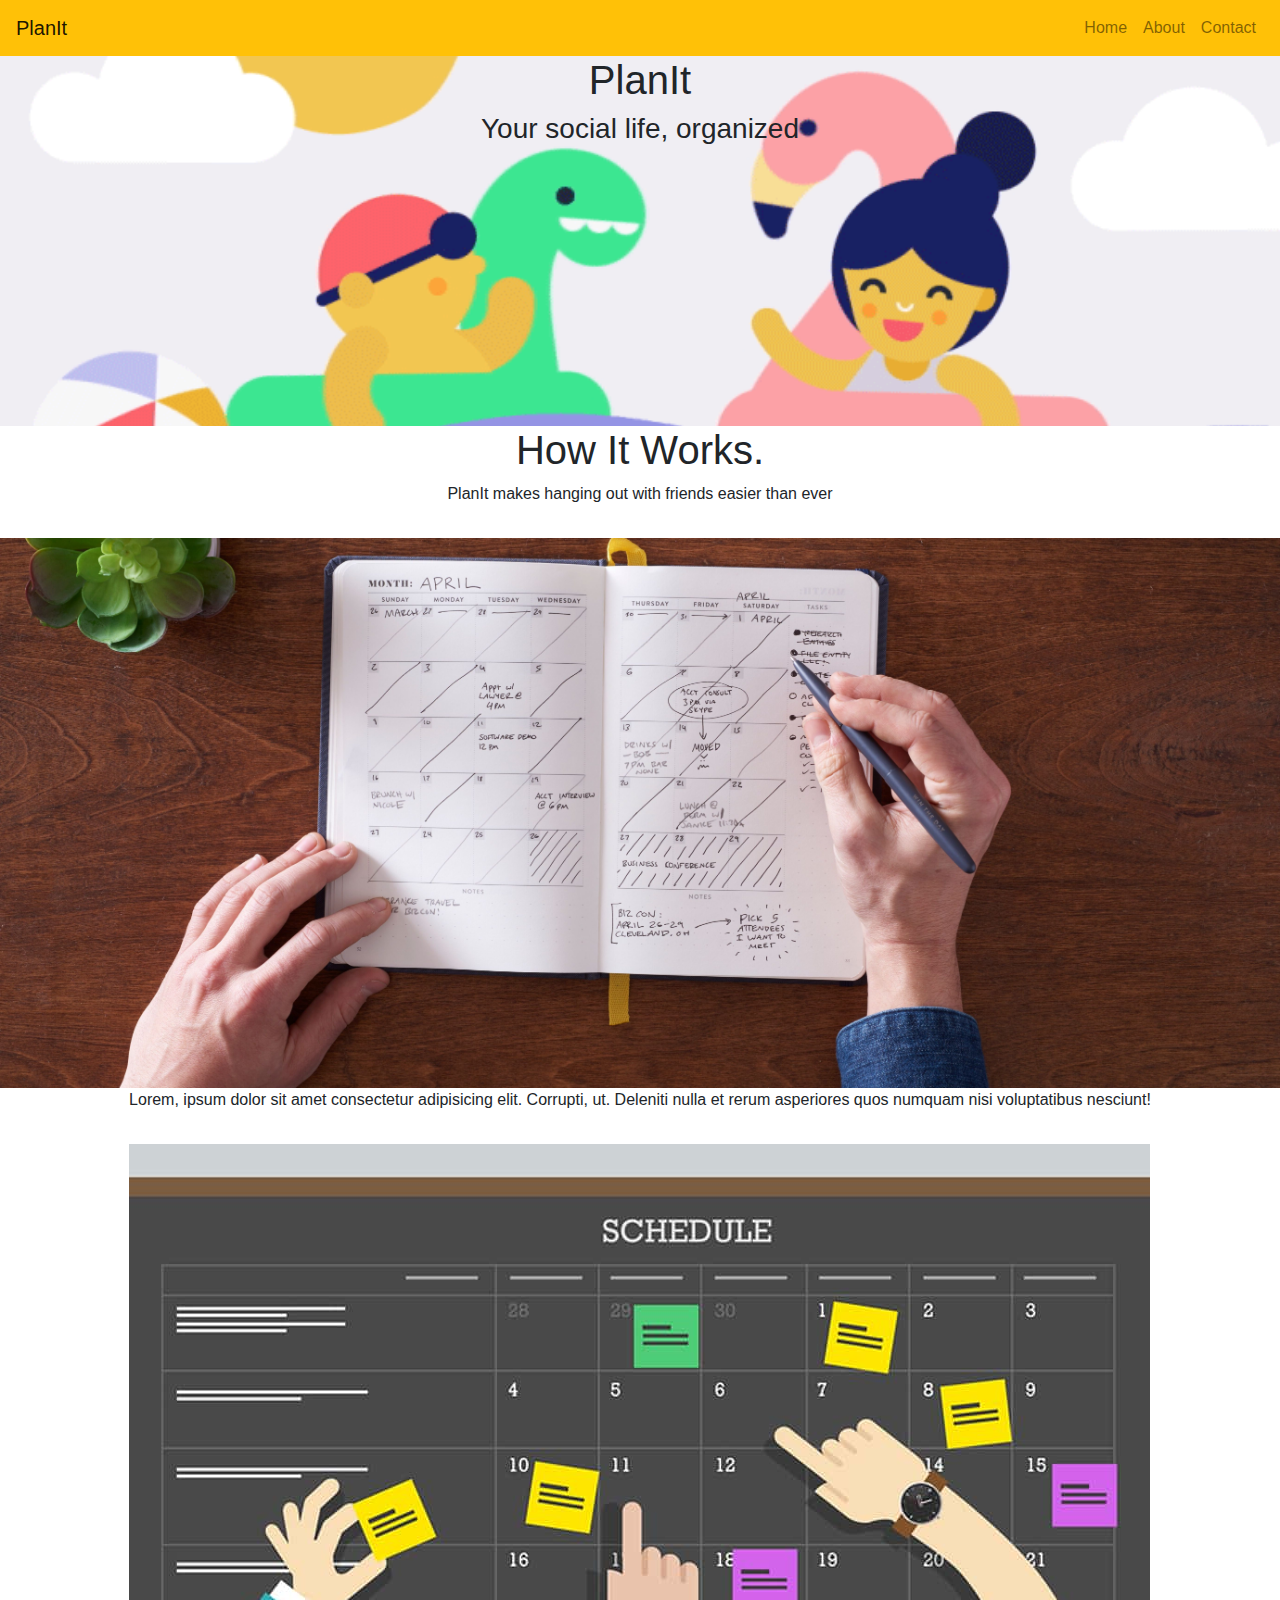
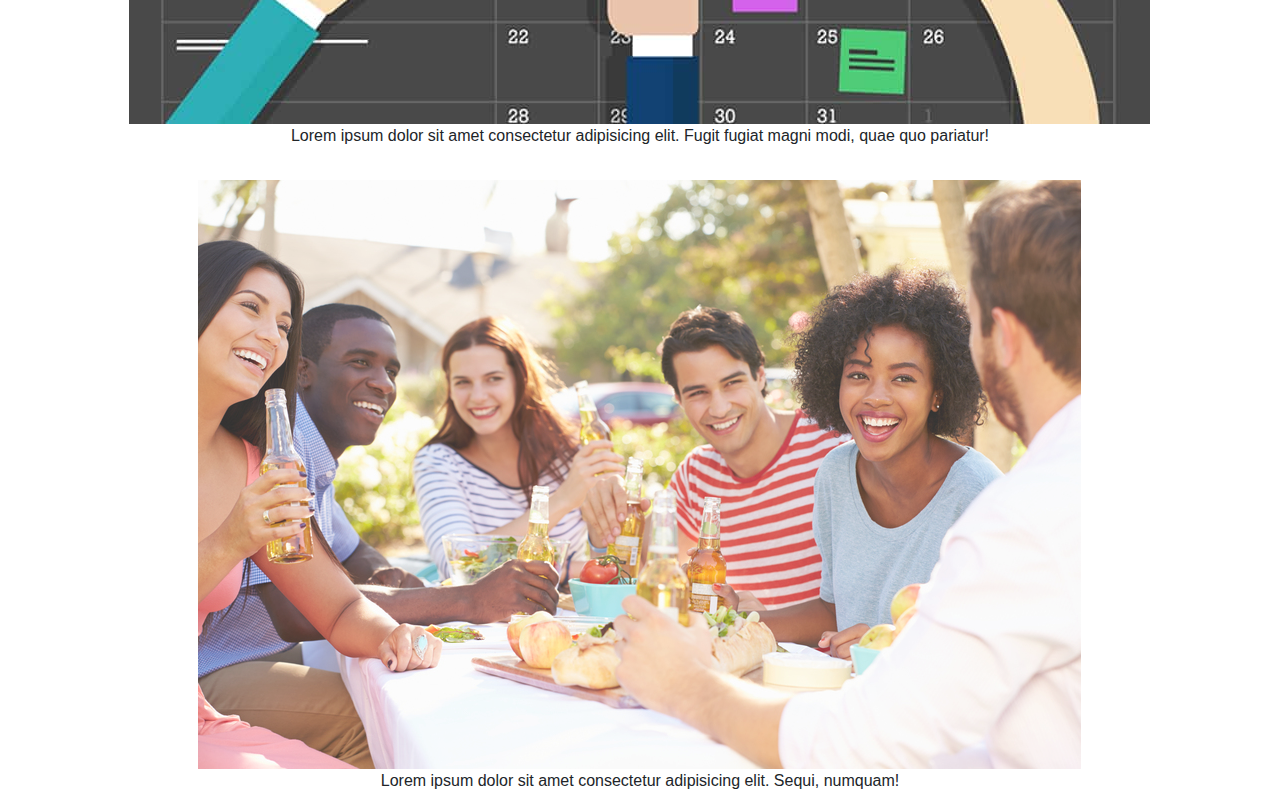
==== Learning Bootstrap - site/index.html @ eefe2c9c "Side Project - Bootstrap, CSS Grid, and SASS" ====
<!doctype html>
<html lang="en">

<head>
    <!-- Required meta tags -->
    <meta charset="utf-8">
    <meta name="viewport" content="width=device-width, initial-scale=1, shrink-to-fit=no">
    <!-- Bootstrap CSS -->
    <link rel="stylesheet" href="https://stackpath.bootstrapcdn.com/bootstrap/4.3.1/css/bootstrap.min.css" integrity="sha384-ggOyR0iXCbMQv3Xipma34MD+dH/1fQ784/j6cY/iJTQUOhcWr7x9JvoRxT2MZw1T" crossorigin="anonymous">

    <!-- Favicon -->
    <link rel="apple-touch-icon" sizes="57x57" href="/apple-icon-57x57.png">
    <link rel="apple-touch-icon" sizes="60x60" href="/apple-icon-60x60.png">
    <link rel="apple-touch-icon" sizes="72x72" href="/apple-icon-72x72.png">
    <link rel="apple-touch-icon" sizes="76x76" href="/apple-icon-76x76.png">
    <link rel="apple-touch-icon" sizes="114x114" href="/apple-icon-114x114.png">
    <link rel="apple-touch-icon" sizes="120x120" href="/apple-icon-120x120.png">
    <link rel="apple-touch-icon" sizes="144x144" href="/apple-icon-144x144.png">
    <link rel="apple-touch-icon" sizes="152x152" href="/apple-icon-152x152.png">
    <link rel="apple-touch-icon" sizes="180x180" href="/apple-icon-180x180.png">
    <link rel="icon" type="image/png" sizes="192x192" href="/android-icon-192x192.png">
    <link rel="icon" type="image/png" sizes="32x32" href="/favicon-32x32.png">
    <link rel="icon" type="image/png" sizes="96x96" href="/favicon-96x96.png">
    <link rel="icon" type="image/png" sizes="16x16" href="/favicon-16x16.png">
    <link rel="manifest" href="/manifest.json">
    <meta name="msapplication-TileColor" content="#ffffff">
    <meta name="msapplication-TileImage" content="/ms-icon-144x144.png">
    <meta name="theme-color" content="#ffffff">
    <title>PlanIt: Your social life, organized</title>
    <link rel="icon" href="pictures/planet.jpg">

    <!-- CSS-->
    <link rel="stylesheet" href="css/styles.css" >
</head>
<body>
    <!-- Nav Bar -->
    <nav class="navbar fixed-top navbar-expand-lg navbar-light bg-warning">
        <span class="navbar-brand mb-0 h1">PlanIt</span> <!-- Using this as a heading rather than a link-->
        <button class="navbar-toggler" type="button" data-toggle="collapse" data-target=#navContent aria-controls="navbarSupportedContent" aria-expanded="false" aria-label="Toggle navigation"> 
            <span class="navbar-toggler-icon"></span>
        </button>
        <div id="navContent" class="collapse navbar-collapse">
        <ul class="navbar-nav ml-auto"> <!-- ml-auto adds an automatic left margin to push tems to the right-->
            <li class="nav-item">
                <a class="nav-link" href="" >Home</a>
            </li>
            <li class="nav-item">
                <a class="nav-link" href="#">About</a>
            </li class="nav-item">
            <li>
                <a class="nav-link" href="#">Contact</a>
            </li>
        </ul>
        </div>
    </nav>
    <!-- End of Nav Bar-->

    <div class="wrapper">
        <header>
        <h1>PlanIt</h1>
        <h3>Your social life, organized</h3>
        </header>

        <section class=howitworks>
            <div>
            <h1>How It Works.</h1>
            PlanIt makes hanging out with friends easier than ever
            </div>
                <div class="calendar"> 
                            <img src="pictures/calendar.jpg" alt="Calendar" class="picture-1">
                            Lorem, ipsum dolor sit amet consectetur adipisicing elit. Corrupti, ut. Deleniti nulla et rerum asperiores quos numquam nisi voluptatibus nesciunt!
                            <!--Combines the organization of a calendar-->
                </div>
                
                <div class="schedule">
                    <img src="pictures/schedule.jpg" alt="Scheduling" class="picture-2">
                    Lorem ipsum dolor sit amet consectetur adipisicing elit. Fugit fugiat magni modi, quae quo pariatur!
                    <!--by essentially allowing friends of loved ones to see when you're free and scehdule time to hang out with you, 
                                        , because we all know that sommetimes life gets busy-->
                </div>

                <div class="friends">
                <img src="pictures/friends.jpg" alt="Friends" class="picture-3 "/>
                        Lorem ipsum dolor sit amet consectetur adipisicing elit. Sequi, numquam!
                    <!-- To ultimately makes planning and hanging out with friends better-->
                        <!-- I mean sure, yea everyone loves spur of the moment adventures... but most of the time
                        life will just not allow us time to find a time to meet up and hang out with the girsl or chill
                    with the bros. PlanIt essential takes the "When are you free" question away from people and allows
                them the <em>see</em> when their friend is free. And no worries, you onyl have to share what you want, with who you want-->
                </div>
                <!-- <div class="phone">
                        <img src="pictures/phone.jpg" alt="Phone" width= 376 height=436.5>
                        All at your fingertips!
                    </div>
                    -->
        
        </section>


        
    </div>



    




    <!-- Optional JavaScript -->
    <!-- jQuery first, then Popper.js, then Bootstrap JS -->
    <script src="https://code.jquery.com/jquery-3.3.1.slim.min.js" integrity="sha384-q8i/X+965DzO0rT7abK41JStQIAqVgRVzpbzo5smXKp4YfRvH+8abtTE1Pi6jizo" crossorigin="anonymous"></script>
    <script src="https://cdnjs.cloudflare.com/ajax/libs/popper.js/1.14.7/umd/popper.min.js" integrity="sha384-UO2eT0CpHqdSJQ6hJty5KVphtPhzWj9WO1clHTMGa3JDZwrnQq4sF86dIHNDz0W1" crossorigin="anonymous"></script>
    <script src="https://stackpath.bootstrapcdn.com/bootstrap/4.3.1/js/bootstrap.min.js" integrity="sha384-JjSmVgyd0p3pXB1rRibZUAYoIIy6OrQ6VrjIEaFf/nJGzIxFDsf4x0xIM+B07jRM" crossorigin="anonymous"></script>
</body>

</html>
---- Learning Bootstrap - site/css/styles.css ----
img {
  display: block;
}

.wrapper {
  margin-top: 3.5em;
  display: -ms-grid;
  display: grid;
  -ms-grid-columns: 1fr 1fr 1fr;
      grid-template-columns: 1fr 1fr 1fr;
}

header {
  -ms-grid-column: 1;
  -ms-grid-column-span: 3;
  grid-column: 1/4;
  background-image: url("pool.gif");
  background-repeat: no-repeat;
  background-size: 100%;
  background-position: 60%;
  height: 370px;
  text-align: center;
  background-color: #f0eef3;
}

.howitworks {
  -ms-grid-column: 1;
  -ms-grid-column-span: 3;
  grid-column: 1/4;
  text-align: center;
  display: -ms-grid;
  display: grid;
  -ms-grid-columns: 1fr;
      grid-template-columns: 1fr;
  text-align: center;
  grid-row-gap: 2rem;
}

.howitworks .picture-1 {
  /*this assumes the name of class is .picture-#. # being a num in our loop, so that we can 
            apply the same effect to multiple objects with different names*/
  display: block;
  margin-left: auto;
  margin-right: auto;
  max-width: 100%;
  height: auto;
}

.howitworks .picture-2 {
  /*this assumes the name of class is .picture-#. # being a num in our loop, so that we can 
            apply the same effect to multiple objects with different names*/
  display: block;
  margin-left: auto;
  margin-right: auto;
  max-width: 100%;
  height: auto;
}

.howitworks .picture-3 {
  /*this assumes the name of class is .picture-#. # being a num in our loop, so that we can 
            apply the same effect to multiple objects with different names*/
  display: block;
  margin-left: auto;
  margin-right: auto;
  max-width: 100%;
  height: auto;
}

.howitworks .picture-3 {
  opacity: 0.8;
}
/*# sourceMappingURL=styles.css.map */
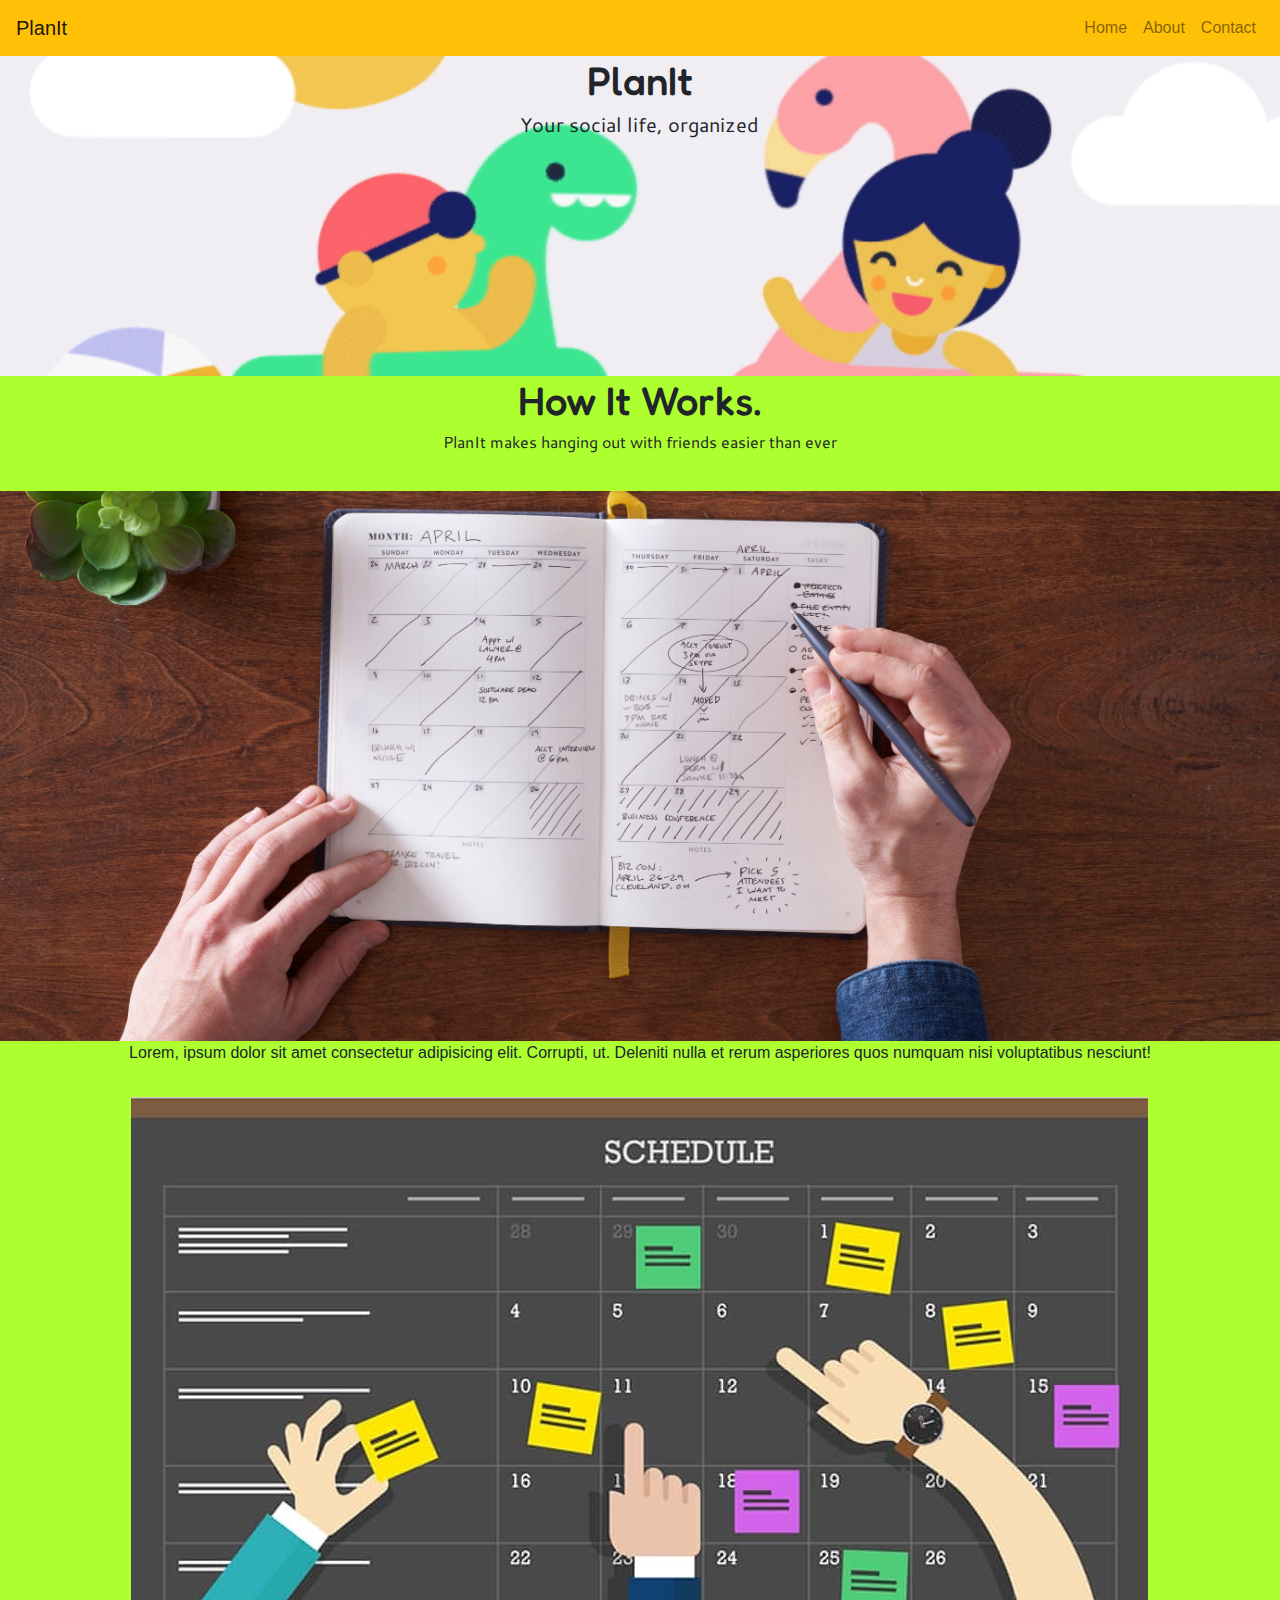
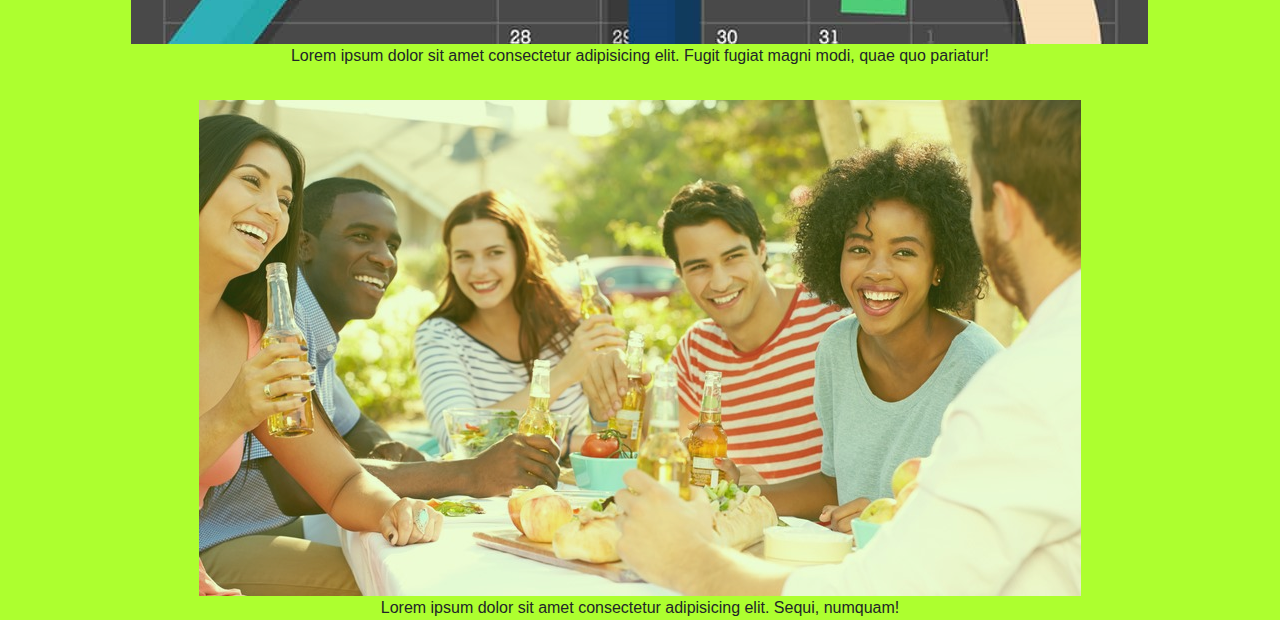
==== commit 10936e4f: "Updates Files-Utilizing media quiery" ====
--- a/Learning Bootstrap - site/index.html
+++ b/Learning Bootstrap - site/index.html
@@ -31,6 +31,11 @@
 
     <!-- CSS-->
     <link rel="stylesheet" href="css/styles.css" >
+
+    <!-- FONTS-->
+    <link href="https://fonts.googleapis.com/css?family=Cantarell:400i|Fredoka+One&display=swap" rel="stylesheet">
+
+
 </head>
 <body>
     <!-- Nav Bar -->
@@ -58,13 +63,13 @@
     <div class="wrapper">
         <header>
         <h1>PlanIt</h1>
-        <h3>Your social life, organized</h3>
+        <h5>Your social life, organized</h5>
         </header>
 
         <section class=howitworks>
             <div>
             <h1>How It Works.</h1>
-            PlanIt makes hanging out with friends easier than ever
+            <h6>PlanIt makes hanging out with friends easier than ever</h6>
             </div>
                 <div class="calendar"> 
                             <img src="pictures/calendar.jpg" alt="Calendar" class="picture-1">
--- a/Learning Bootstrap - site/css/styles.css
+++ b/Learning Bootstrap - site/css/styles.css
@@ -1,3 +1,12 @@
+@media only screen and (min-width: 442px) {
+  body {
+    background-color: greenyellow;
+  }
+  header {
+    height: 320px !important;
+  }
+}
+
 img {
   display: block;
 }
@@ -17,8 +26,8 @@
   background-image: url("pool.gif");
   background-repeat: no-repeat;
   background-size: 100%;
-  background-position: 60%;
-  height: 370px;
+  background-position: 50%;
+  height: 230px;
   text-align: center;
   background-color: #f0eef3;
 }
@@ -69,4 +78,12 @@
 .howitworks .picture-3 {
   opacity: 0.8;
 }
+
+h1 {
+  font-family: 'Fredoka One', cursive;
+}
+
+h5, h6 {
+  font-family: 'Cantarell', sans-serif;
+}
 /*# sourceMappingURL=styles.css.map */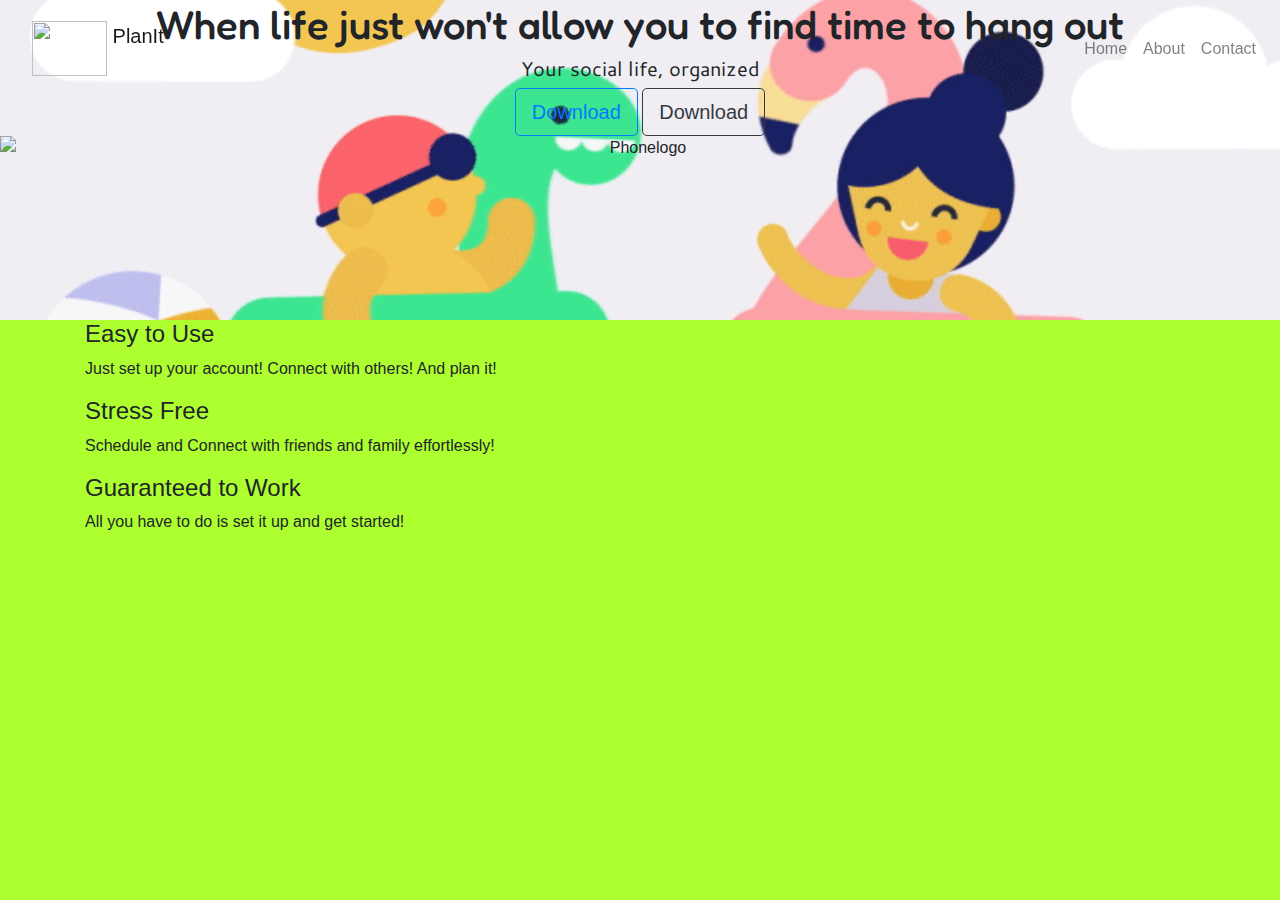
==== commit 222cf9c7: "Changed layout" ====
--- a/Learning Bootstrap - site/index.html
+++ b/Learning Bootstrap - site/index.html
@@ -6,7 +6,8 @@
     <meta charset="utf-8">
     <meta name="viewport" content="width=device-width, initial-scale=1, shrink-to-fit=no">
     <!-- Bootstrap CSS -->
-    <link rel="stylesheet" href="https://stackpath.bootstrapcdn.com/bootstrap/4.3.1/css/bootstrap.min.css" integrity="sha384-ggOyR0iXCbMQv3Xipma34MD+dH/1fQ784/j6cY/iJTQUOhcWr7x9JvoRxT2MZw1T" crossorigin="anonymous">
+    <link rel="stylesheet" href="https://stackpath.bootstrapcdn.com/bootstrap/4.3.1/css/bootstrap.min.css"
+        integrity="sha384-ggOyR0iXCbMQv3Xipma34MD+dH/1fQ784/j6cY/iJTQUOhcWr7x9JvoRxT2MZw1T" crossorigin="anonymous">
 
     <!-- Favicon -->
     <link rel="apple-touch-icon" sizes="57x57" href="/apple-icon-57x57.png">
@@ -30,93 +31,154 @@
     <link rel="icon" href="pictures/planet.jpg">
 
     <!-- CSS-->
-    <link rel="stylesheet" href="css/styles.css" >
+    <link rel="stylesheet" href="css/styles.css">
 
     <!-- FONTS-->
     <link href="https://fonts.googleapis.com/css?family=Cantarell:400i|Fredoka+One&display=swap" rel="stylesheet">
+    <link href="https://fonts.googleapis.com/css?family=Livvic&display=swap" rel="stylesheet">
 
+    <!--FONT AWESOME: FOR ICONS-->
+    <script src="https://kit.fontawesome.com/6b767c7d51.js"></script>
 
+    <!-- To BEAUTIFY: SHIFT + ALT + F-->
 </head>
+
 <body>
+
     <!-- Nav Bar -->
-    <nav class="navbar fixed-top navbar-expand-lg navbar-light bg-warning">
-        <span class="navbar-brand mb-0 h1">PlanIt</span> <!-- Using this as a heading rather than a link-->
-        <button class="navbar-toggler" type="button" data-toggle="collapse" data-target=#navContent aria-controls="navbarSupportedContent" aria-expanded="false" aria-label="Toggle navigation"> 
+    <nav class="navbar  fixed-top navbar-expand-lg navbar-light ">
+
+        <!-- <span class="navbar-brand mb-0 h1">PlanIt</span>  Using this as a heading rather than a link-->
+        <nav class="navbar navbar-light ">
+            <a class="navbar-brand mb-0 h1" href="index.html">
+                <img src="pictures/planet2.png" width="75" height="55" class="d-inline-block align-top" alt="">
+                PlanIt
+            </a>
+        </nav>
+        <button class="navbar-toggler" type="button" data-toggle="collapse" data-target=#navContent
+            aria-controls="navbarSupportedContent" aria-expanded="false" aria-label="Toggle navigation">
             <span class="navbar-toggler-icon"></span>
         </button>
+
         <div id="navContent" class="collapse navbar-collapse">
-        <ul class="navbar-nav ml-auto"> <!-- ml-auto adds an automatic left margin to push tems to the right-->
-            <li class="nav-item">
-                <a class="nav-link" href="" >Home</a>
-            </li>
-            <li class="nav-item">
-                <a class="nav-link" href="#">About</a>
-            </li class="nav-item">
-            <li>
-                <a class="nav-link" href="#">Contact</a>
-            </li>
-        </ul>
+            <!-- ml-auto adds an automatic left margin to push tems to the right-->
+            <ul class="navbar-nav ml-auto">
+                <li class="nav-item">
+                    <a class="nav-link" href="">Home</a>
+                </li>
+                <li class="nav-item">
+                    <a class="nav-link" href="#">About</a>
+                </li class="nav-item">
+                <li>
+                    <a class="nav-link" href="#">Contact</a>
+                </li>
+            </ul>
         </div>
     </nav>
-    <!-- End of Nav Bar-->
 
-    <div class="wrapper">
+    <!--Heading-->
+    <div class="headblock">
         <header>
-        <h1>PlanIt</h1>
-        <h5>Your social life, organized</h5>
+            <div class="container">
+                <h1>When life just won't allow you to find time to hang out</h1>
+                <h5>Your social life, organized</h5>
+                <aside>
+                    <button type="button" class="btn btn-outline-primary btn-lg"><i class="fab fa-apple"></i>
+                        Download</button>
+                    <button type="button" class="btn btn-outline-dark btn-lg"><i class="fab fa-google-play"></i>
+                        Download</button>
+                </aside>
+            </div>
+            <img src="pictures/remvedoubleback.png" alt="Phonelogo">
+
         </header>
+    </div>
 
+    <!--Bootstrap challenge1-->
+    <div class="container icons1">
+        <div class="wrapper-1">
+            <i class="far fa-calendar-check fa-3x" style="color:rgb(18, 18, 197)"></i>
+            <h4> Easy to Use </h4>
+            <p>Just set up your account! Connect with others! And plan it!</p>
+        </div>
+
+        <div class="wrapper-2">
+            <i class="fas fa-times-circle fa-3x" style="color:#fcd307"></i>
+            <h4>Stress Free</h4>
+            <p>Schedule and Connect with friends and family effortlessly!</p>
+        </div>
+
+        <div class="wrapper-3">
+            <i class="fas fa-thumbs-up fa-3x" style="color:rgb(18, 18, 197)"></i>
+            <h4> Guaranteed to Work </h4>
+            <p>All you have to do is set it up and get started!</p>
+        </div>
+
+    </div>
+    <!--
+    <div class="container">
         <section class=howitworks>
             <div>
-            <h1>How It Works.</h1>
-            <h6>PlanIt makes hanging out with friends easier than ever</h6>
+                <h1>How It Works.</h1>
+                <h6>PlanIt makes hanging out with friends easier than ever</h6>
             </div>
-                <div class="calendar"> 
-                            <img src="pictures/calendar.jpg" alt="Calendar" class="picture-1">
-                            Lorem, ipsum dolor sit amet consectetur adipisicing elit. Corrupti, ut. Deleniti nulla et rerum asperiores quos numquam nisi voluptatibus nesciunt!
-                            <!--Combines the organization of a calendar-->
-                </div>
-                
-                <div class="schedule">
-                    <img src="pictures/schedule.jpg" alt="Scheduling" class="picture-2">
-                    Lorem ipsum dolor sit amet consectetur adipisicing elit. Fugit fugiat magni modi, quae quo pariatur!
-                    <!--by essentially allowing friends of loved ones to see when you're free and scehdule time to hang out with you, 
+            <div class="calendar">
+                <img src="pictures/calendar.jpg" alt="Calendar" class="picture-1">
+                Lorem, ipsum dolor sit amet consectetur adipisicing elit. Corrupti, ut. Deleniti nulla et rerum
+                asperiores quos numquam nisi voluptatibus nesciunt!
+            -->
+    <!--Combines the organization of a calendar-->
+    <!-- </div>
+
+    <div class="schedule">
+        <img src="pictures/schedule.jpg" alt="Scheduling" class="picture-2">
+        Lorem ipsum dolor sit amet consectetur adipisicing elit. Fugit fugiat magni modi, quae quo pariatur!
+        -->
+    <!--by essentially allowing friends of loved ones to see when you're free and scehdule time to hang out with you, 
                                         , because we all know that sommetimes life gets busy-->
-                </div>
+    <!--</div>
 
-                <div class="friends">
-                <img src="pictures/friends.jpg" alt="Friends" class="picture-3 "/>
-                        Lorem ipsum dolor sit amet consectetur adipisicing elit. Sequi, numquam!
-                    <!-- To ultimately makes planning and hanging out with friends better-->
-                        <!-- I mean sure, yea everyone loves spur of the moment adventures... but most of the time
+    <div class="friends">
+        <img src="pictures/friends.jpg" alt="Friends" class="picture-3 " />
+        Lorem ipsum dolor sit amet consectetur adipisicing elit. Sequi, numquam!-->
+    <!-- To ultimately makes planning and hanging out with friends better-->
+    <!-- I mean sure, yea everyone loves spur of the moment adventures... but most of the time
                         life will just not allow us time to find a time to meet up and hang out with the girsl or chill
                     with the bros. PlanIt essential takes the "When are you free" question away from people and allows
                 them the <em>see</em> when their friend is free. And no worries, you onyl have to share what you want, with who you want-->
-                </div>
-                <!-- <div class="phone">
+    <!--</div>-->
+    <!-- <div class="phone">
                         <img src="pictures/phone.jpg" alt="Phone" width= 376 height=436.5>
                         All at your fingertips!
                     </div>
                     -->
-        
-        </section>
 
-
-        
-    </div>
+    <!--
+    </section>
+    
 
 
 
-    
+    </div> -->
+
+
+
+
 
 
 
 
     <!-- Optional JavaScript -->
     <!-- jQuery first, then Popper.js, then Bootstrap JS -->
-    <script src="https://code.jquery.com/jquery-3.3.1.slim.min.js" integrity="sha384-q8i/X+965DzO0rT7abK41JStQIAqVgRVzpbzo5smXKp4YfRvH+8abtTE1Pi6jizo" crossorigin="anonymous"></script>
-    <script src="https://cdnjs.cloudflare.com/ajax/libs/popper.js/1.14.7/umd/popper.min.js" integrity="sha384-UO2eT0CpHqdSJQ6hJty5KVphtPhzWj9WO1clHTMGa3JDZwrnQq4sF86dIHNDz0W1" crossorigin="anonymous"></script>
-    <script src="https://stackpath.bootstrapcdn.com/bootstrap/4.3.1/js/bootstrap.min.js" integrity="sha384-JjSmVgyd0p3pXB1rRibZUAYoIIy6OrQ6VrjIEaFf/nJGzIxFDsf4x0xIM+B07jRM" crossorigin="anonymous"></script>
+    <script src="https://code.jquery.com/jquery-3.3.1.slim.min.js"
+        integrity="sha384-q8i/X+965DzO0rT7abK41JStQIAqVgRVzpbzo5smXKp4YfRvH+8abtTE1Pi6jizo" crossorigin="anonymous">
+    </script>
+    <script src="https://cdnjs.cloudflare.com/ajax/libs/popper.js/1.14.7/umd/popper.min.js"
+        integrity="sha384-UO2eT0CpHqdSJQ6hJty5KVphtPhzWj9WO1clHTMGa3JDZwrnQq4sF86dIHNDz0W1" crossorigin="anonymous">
+    </script>
+    <script src="https://stackpath.bootstrapcdn.com/bootstrap/4.3.1/js/bootstrap.min.js"
+        integrity="sha384-JjSmVgyd0p3pXB1rRibZUAYoIIy6OrQ6VrjIEaFf/nJGzIxFDsf4x0xIM+B07jRM" crossorigin="anonymous">
+    </script>
 </body>
 
 </html>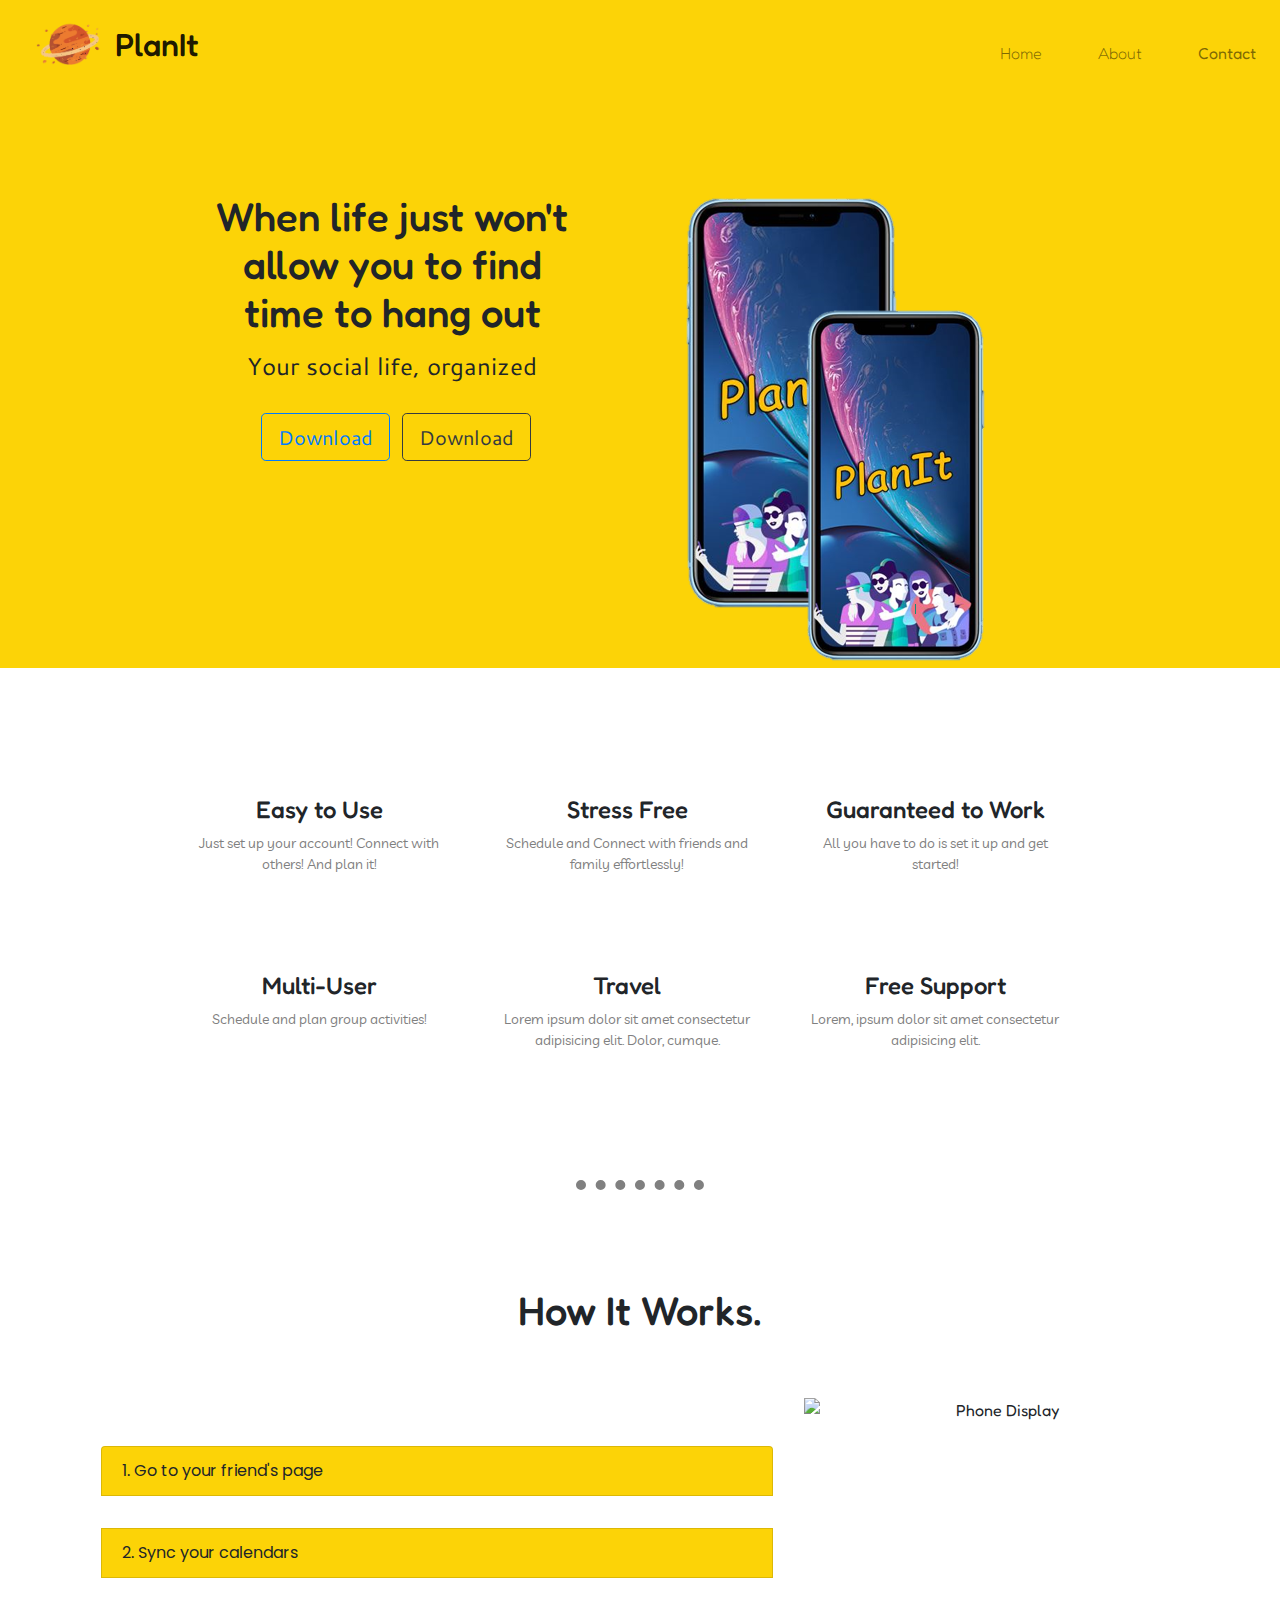
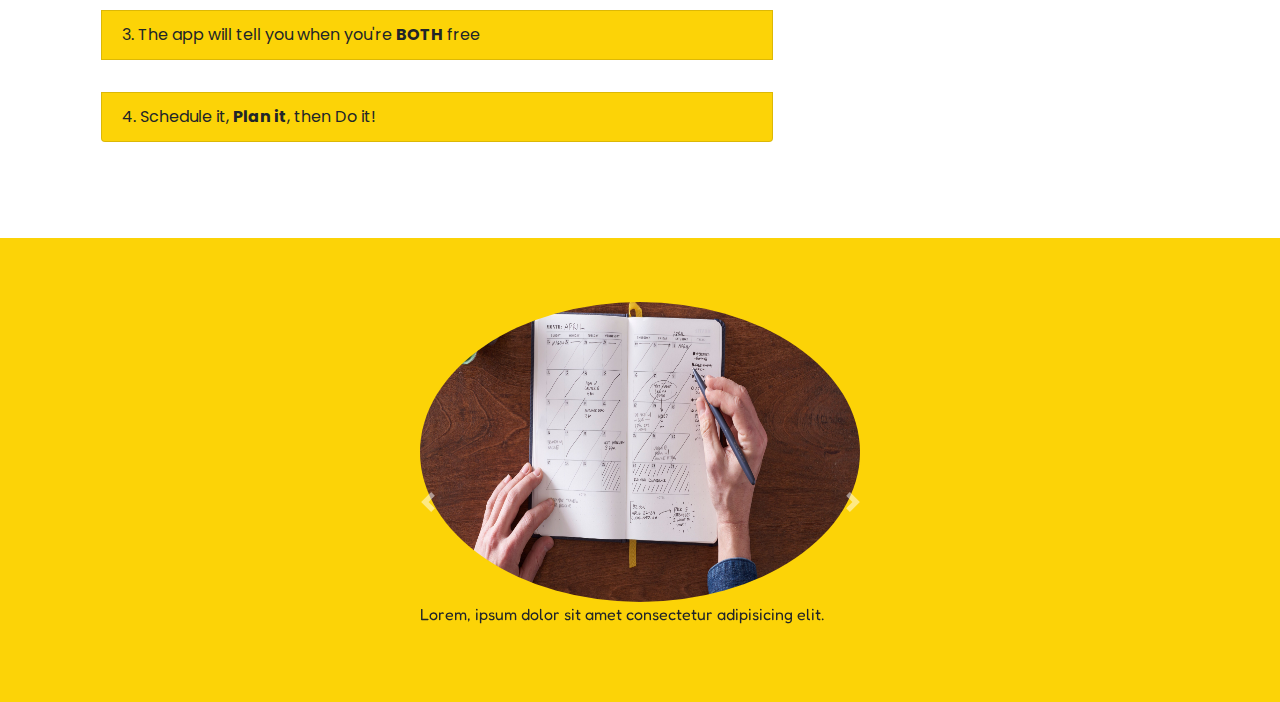
==== commit 8c2e7ca7: "Updated site, will add to projects page" ====
--- a/Learning Bootstrap - site/index.html
+++ b/Learning Bootstrap - site/index.html
@@ -9,24 +9,6 @@
     <link rel="stylesheet" href="https://stackpath.bootstrapcdn.com/bootstrap/4.3.1/css/bootstrap.min.css"
         integrity="sha384-ggOyR0iXCbMQv3Xipma34MD+dH/1fQ784/j6cY/iJTQUOhcWr7x9JvoRxT2MZw1T" crossorigin="anonymous">
 
-    <!-- Favicon -->
-    <link rel="apple-touch-icon" sizes="57x57" href="/apple-icon-57x57.png">
-    <link rel="apple-touch-icon" sizes="60x60" href="/apple-icon-60x60.png">
-    <link rel="apple-touch-icon" sizes="72x72" href="/apple-icon-72x72.png">
-    <link rel="apple-touch-icon" sizes="76x76" href="/apple-icon-76x76.png">
-    <link rel="apple-touch-icon" sizes="114x114" href="/apple-icon-114x114.png">
-    <link rel="apple-touch-icon" sizes="120x120" href="/apple-icon-120x120.png">
-    <link rel="apple-touch-icon" sizes="144x144" href="/apple-icon-144x144.png">
-    <link rel="apple-touch-icon" sizes="152x152" href="/apple-icon-152x152.png">
-    <link rel="apple-touch-icon" sizes="180x180" href="/apple-icon-180x180.png">
-    <link rel="icon" type="image/png" sizes="192x192" href="/android-icon-192x192.png">
-    <link rel="icon" type="image/png" sizes="32x32" href="/favicon-32x32.png">
-    <link rel="icon" type="image/png" sizes="96x96" href="/favicon-96x96.png">
-    <link rel="icon" type="image/png" sizes="16x16" href="/favicon-16x16.png">
-    <link rel="manifest" href="/manifest.json">
-    <meta name="msapplication-TileColor" content="#ffffff">
-    <meta name="msapplication-TileImage" content="/ms-icon-144x144.png">
-    <meta name="theme-color" content="#ffffff">
     <title>PlanIt: Your social life, organized</title>
     <link rel="icon" href="pictures/planet.jpg">
 
@@ -36,17 +18,22 @@
     <!-- FONTS-->
     <link href="https://fonts.googleapis.com/css?family=Cantarell:400i|Fredoka+One&display=swap" rel="stylesheet">
     <link href="https://fonts.googleapis.com/css?family=Livvic&display=swap" rel="stylesheet">
+    <link href="https://fonts.googleapis.com/css?family=Sonsie+One&display=swap" rel="stylesheet">
+    <link href="https://fonts.googleapis.com/css?family=Poppins&display=swap" rel="stylesheet">
 
     <!--FONT AWESOME: FOR ICONS-->
     <script src="https://kit.fontawesome.com/6b767c7d51.js"></script>
 
-    <!-- To BEAUTIFY: SHIFT + ALT + F-->
+    <!-- JQUERY-->
+    <script src="https://ajax.aspnetcdn.com/ajax/jQuery/jquery-3.4.1.min.js"></script>
+
 </head>
+<!-- To BEAUTIFY: SHIFT + ALT + F-->
 
 <body>
 
     <!-- Nav Bar -->
-    <nav class="navbar  fixed-top navbar-expand-lg navbar-light ">
+    <nav class="navbar fixed-top navbar-expand-lg navbar-light ">
 
         <!-- <span class="navbar-brand mb-0 h1">PlanIt</span>  Using this as a heading rather than a link-->
         <nav class="navbar navbar-light ">
@@ -56,7 +43,7 @@
             </a>
         </nav>
         <button class="navbar-toggler" type="button" data-toggle="collapse" data-target=#navContent
-            aria-controls="navbarSupportedContent" aria-expanded="false" aria-label="Toggle navigation">
+            aria-controls="navContent" aria-expanded="false" aria-label="Toggle navigation">
             <span class="navbar-toggler-icon"></span>
         </button>
 
@@ -95,7 +82,7 @@
     </div>
 
     <!--Bootstrap challenge1-->
-    <div class="container icons1">
+    <div class="container icons">
         <div class="wrapper-1">
             <i class="far fa-calendar-check fa-3x" style="color:rgb(18, 18, 197)"></i>
             <h4> Easy to Use </h4>
@@ -113,7 +100,65 @@
             <h4> Guaranteed to Work </h4>
             <p>All you have to do is set it up and get started!</p>
         </div>
-
+        <div class="wrapper-4">
+            <i class="fas fa-users fa-3x" style="color:#fcd307"></i>
+            <h4> Multi-User </h4>
+            <p>Schedule and plan group activities!</p>
+        </div>
+
+        <div class="wrapper-5">
+            <i class="fas fa-route fa-3x" style="color:rgb(18, 18, 197)"></i>
+            <h4> Travel </h4>
+            <p>Lorem ipsum dolor sit amet consectetur adipisicing elit. Dolor, cumque.</p>
+        </div>
+        <div class="wrapper-6">
+            <i class="far fa-question-circle fa-3x" style="color:#fcd307"></i>
+            <h4> Free Support </h4>
+            <p>Lorem, ipsum dolor sit amet consectetur adipisicing elit.</p>
+        </div>
+    </div>
+
+    <!-- <h2 class="special">PlanIt makes hanging out with friends easier than ever before!</h2> -->
+<hr>
+    <div class="howitworks container">
+        <h1 style="text-align: center">How It Works.</h1>
+        <ol class="list-group container">
+            <li class="list-group-item"> 1. Go to your friend's page</li>
+            <li class="list-group-item"></i> 2. Sync your calendars <i class="fas fa-sync fa-spin"></i></li>
+            <li class="list-group-item"> 3. The app will tell you when you're <strong>BOTH</strong> free</li>
+            <li class="list-group-item"> 4. Schedule it, <strong>Plan it</strong>, then Do it!</li>
+        </ol>
+        <img src="/pictures/phone2.PNG" alt="Phone Display">
+    </div>
+
+    <!--BootStrap Carousel-->
+    <div class=" rotatephotos">
+        <div id="testimonies" class="carousel slide container" data-ride="carousel">
+            <div class="carousel-inner container">
+                <div class="carousel-item active" data-interval="10000">
+                    <!-- Data-interval is for time legnth-->
+                    <img class="d-block w-100" src="pictures/calendar.jpg" alt="First slide">
+                    Lorem, ipsum dolor sit amet consectetur adipisicing elit.
+                </div>
+                <div class="carousel-item">
+                    <img class="d-block w-100" src="pictures/schedule.jpg" alt="Second slide">
+                    Lorem, ipsum dolor sit amet consectetur adipisicing elit.
+                </div>
+                <div class="carousel-item">
+                    <img class="d-block w-100" src="pictures/friends.jpg" alt="Third slide">
+                    Lorem, ipsum dolor sit amet consectetur adipisicing elit.
+                </div>
+            </div>
+            <!-- Button Controls for Carousel-->
+            <a class="carousel-control-prev container" href="#testimonies" role="button" data-slide="prev">
+                <span class="carousel-control-prev-icon" aria-hidden="true"></span>
+                <span class="sr-only">Previous</span>
+            </a>
+            <a class="carousel-control-next container" href="#testimonies" role="button" data-slide="next">
+                <span class="carousel-control-next-icon" aria-hidden="true"></span>
+                <span class="sr-only">Next</span>
+            </a>
+        </div>
     </div>
     <!--
     <div class="container">
@@ -170,15 +215,15 @@
 
     <!-- Optional JavaScript -->
     <!-- jQuery first, then Popper.js, then Bootstrap JS -->
-    <script src="https://code.jquery.com/jquery-3.3.1.slim.min.js"
-        integrity="sha384-q8i/X+965DzO0rT7abK41JStQIAqVgRVzpbzo5smXKp4YfRvH+8abtTE1Pi6jizo" crossorigin="anonymous">
-    </script>
+    <script src="https://ajax.aspnetcdn.com/ajax/jQuery/jquery-3.4.1.min.js"></script>
+    <!--  integrity="sha384-q8i/X+965DzO0rT7abK41JStQIAqVgRVzpbzo5smXKp4YfRvH+8abtTE1Pi6jizo" crossorigin="anonymous"> -->
     <script src="https://cdnjs.cloudflare.com/ajax/libs/popper.js/1.14.7/umd/popper.min.js"
         integrity="sha384-UO2eT0CpHqdSJQ6hJty5KVphtPhzWj9WO1clHTMGa3JDZwrnQq4sF86dIHNDz0W1" crossorigin="anonymous">
     </script>
     <script src="https://stackpath.bootstrapcdn.com/bootstrap/4.3.1/js/bootstrap.min.js"
         integrity="sha384-JjSmVgyd0p3pXB1rRibZUAYoIIy6OrQ6VrjIEaFf/nJGzIxFDsf4x0xIM+B07jRM" crossorigin="anonymous">
     </script>
+    <script src="scriptAnimate.js"></script>
 </body>
 
 </html>--- a/Learning Bootstrap - site/css/styles.css
+++ b/Learning Bootstrap - site/css/styles.css
@@ -1,89 +1,258 @@
-@media only screen and (min-width: 442px) {
-  body {
-    background-color: greenyellow;
-  }
-  header {
-    height: 320px !important;
-  }
-}
-
-img {
-  display: block;
-}
-
-.wrapper {
-  margin-top: 3.5em;
-  display: -ms-grid;
-  display: grid;
-  -ms-grid-columns: 1fr 1fr 1fr;
-      grid-template-columns: 1fr 1fr 1fr;
+body {
+  background-color: #fff;
+  font-family: 'Fredoka One',+ cursive;
+}
+
+body p {
+  font-family: 'Livvic',+ sans-serif;
+}
+
+.navbar {
+  background-color: #fcd307;
+  padding-top: .5rem;
+  margin-bottom: .5rem;
+}
+
+.navbar .navbar-brand {
+  font-size: 2rem;
+}
+
+.navbar .navbar {
+  padding-left: 0px;
+}
+
+.navbar .nav-item {
+  font-weight: lighter;
+  margin-right: 2.5rem;
+}
+
+.headblock {
+  background-color: #fcd307;
 }
 
 header {
-  -ms-grid-column: 1;
-  -ms-grid-column-span: 3;
-  grid-column: 1/4;
-  background-image: url("pool.gif");
-  background-repeat: no-repeat;
-  background-size: 100%;
-  background-position: 50%;
-  height: 230px;
+  padding: 12rem 0 0 0;
+  background-color: #fcd307;
   text-align: center;
-  background-color: #f0eef3;
-}
-
-.howitworks {
-  -ms-grid-column: 1;
-  -ms-grid-column-span: 3;
-  grid-column: 1/4;
-  text-align: center;
-  display: -ms-grid;
-  display: grid;
-  -ms-grid-columns: 1fr;
-      grid-template-columns: 1fr;
-  text-align: center;
-  grid-row-gap: 2rem;
-}
-
-.howitworks .picture-1 {
-  /*this assumes the name of class is .picture-#. # being a num in our loop, so that we can 
-            apply the same effect to multiple objects with different names*/
+}
+
+header div aside {
   display: block;
   margin-left: auto;
   margin-right: auto;
-  max-width: 100%;
-  height: auto;
-}
-
-.howitworks .picture-2 {
-  /*this assumes the name of class is .picture-#. # being a num in our loop, so that we can 
-            apply the same effect to multiple objects with different names*/
-  display: block;
-  margin-left: auto;
-  margin-right: auto;
-  max-width: 100%;
-  height: auto;
-}
-
-.howitworks .picture-3 {
-  /*this assumes the name of class is .picture-#. # being a num in our loop, so that we can 
-            apply the same effect to multiple objects with different names*/
-  display: block;
-  margin-left: auto;
-  margin-right: auto;
-  max-width: 100%;
-  height: auto;
-}
-
-.howitworks .picture-3 {
-  opacity: 0.8;
-}
-
-h1 {
-  font-family: 'Fredoka One', cursive;
-}
-
-h5, h6 {
-  font-family: 'Cantarell', sans-serif;
+}
+
+header img {
+  max-width: 70%;
+  max-height: 70%;
+}
+
+header h1 {
+  font-size: 1.8rem;
+  font-family: 'Fredoka One',+ cursive;
+}
+
+header h5,
+header button {
+  margin: 1rem 0;
+  font-size: 1rem;
+  font-family: 'Cantarell',+ sans-serif;
+}
+
+header button {
+  display: inline;
+  margin-left: .5rem;
+}
+
+.icons {
+  margin-top: 2rem;
+  text-align: center;
+  padding: 2rem 2rem 3rem;
+}
+
+.icons p {
+  font-size: 90%;
+  color: grey;
+}
+
+.icons .wrapper-1 {
+  margin: 2rem 0;
+}
+
+.icons .wrapper-2 {
+  margin: 2rem 0;
+}
+
+.icons .wrapper-3 {
+  margin: 2rem 0;
+}
+
+.icons .wrapper-4 {
+  margin: 2rem 0;
+}
+
+.icons .wrapper-5 {
+  margin: 2rem 0;
+}
+
+.icons .wrapper-6 {
+  margin: 2rem 0;
+}
+
+.icons .fas:hover,
+.icons .far:hover {
+  opacity: 0.7;
+}
+
+.howitworks {
+  margin-bottom: 5rem;
+  text-align: center;
+}
+
+.howitworks .list-group-item {
+  margin: 1rem;
+  background-color: #fcd307;
+  text-align: left;
+  font-family: 'Poppins',+ sans-serif;
+}
+
+.howitworks .list-group-item:hover {
+  background-color: #1212c5;
+}
+
+.howitworks h1 {
+  margin-bottom: 4rem;
+}
+
+.howitworks img {
+  max-width: 80%;
+}
+
+hr {
+  border: 10px dotted grey;
+  width: 10%;
+  border-style: dotted none none;
+  margin-bottom: 2rem;
+}
+
+.rotatephotos {
+  background-color: #fcd307;
+  padding-top: 4rem;
+}
+
+.rotatephotos .carousel {
+  width: 500px;
+  height: 400px;
+}
+
+.rotatephotos .carousel .carousel-item img {
+  width: 400px;
+  height: 300px;
+  border-radius: 50%;
+}
+
+@media only screen and (max-width: 700px) {
+  .rotatephotos .carousel {
+    width: 300px;
+  }
+  .rotatephotos .carousel .carousel-inner {
+    width: 280px;
+  }
+  .rotatephotos .carousel .carousel-item {
+    width: 300px;
+  }
+  .rotatephotos .carousel .carousel-item img {
+    width: 250px !important;
+    height: 188px;
+    border-radius: 50%;
+  }
+}
+
+@media only screen and (min-width: 800px) {
+  .navbar .navbar {
+    font-size: 2rem;
+    padding-left: 16px;
+  }
+  header {
+    display: -ms-grid;
+    display: grid;
+    grid-auto-columns: .25fr 1fr 1fr .25fr;
+    grid-auto-rows: auto;
+    grid-template: ". text img .";
+    grid-column-gap: 5rem;
+  }
+  header div {
+    grid-area: text;
+  }
+  header img {
+    grid-area: img;
+    max-width: 100%;
+    max-height: 100%;
+  }
+  header h1 {
+    font-size: 2.5rem;
+  }
+  header h5,
+  header button {
+    font-size: 1.5rem;
+  }
+  .icons {
+    display: -ms-grid;
+    display: grid;
+    grid-auto-columns: .15fr 1fr 1fr 1fr .25fr;
+    grid-auto-rows: auto;
+    grid-template: ". icon1 icon2 icon3 ."+ ". icon4 icon5 icon6 .";
+    grid-column-gap: 3rem;
+    grid-row-gap: 1rem;
+    padding: 4rem 2rem;
+  }
+  .icons .wrapper-1 {
+    grid-area: icon1;
+  }
+  .icons .wrapper-2 {
+    grid-area: icon2;
+  }
+  .icons .wrapper-3 {
+    grid-area: icon3;
+  }
+  .icons .wrapper-4 {
+    grid-area: icon4;
+  }
+  .icons .wrapper-5 {
+    grid-area: icon5;
+  }
+  .icons .wrapper-6 {
+    grid-area: icon6;
+  }
+  hr {
+    margin-bottom: 6rem;
+  }
+  .howitworks {
+    display: -ms-grid;
+    display: grid;
+    -ms-grid-columns: 1fr 1fr;
+        grid-template-columns: 1fr 1fr;
+    -ms-grid-rows: auto;
+        grid-template-rows: auto;
+    grid-template: "head head"+ "list pic";
+  }
+  .howitworks h1 {
+    grid-area: head;
+  }
+  .howitworks ol {
+    grid-area: list;
+    margin-top: 2rem;
+  }
+  .howitworks img {
+    grid-area: pic;
+    max-width: 100%;
+  }
 }
 /*# sourceMappingURL=styles.css.map */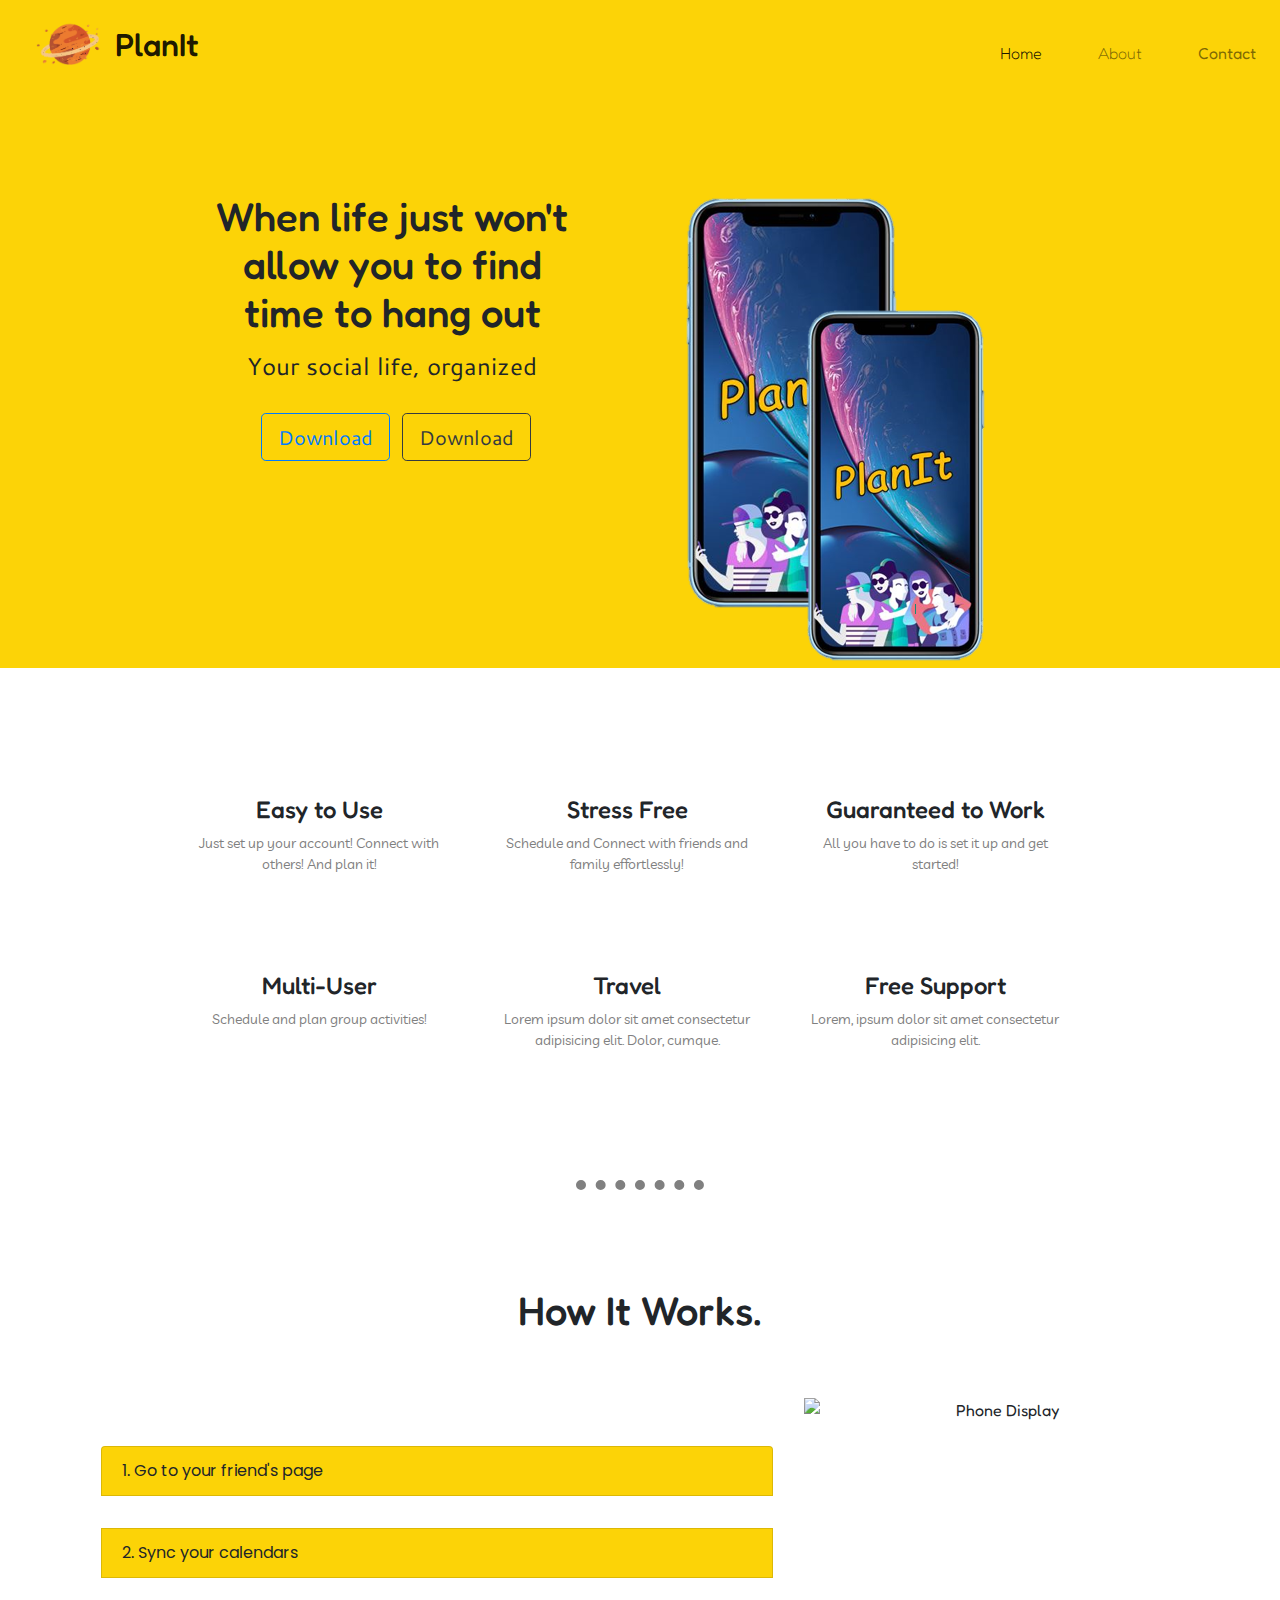
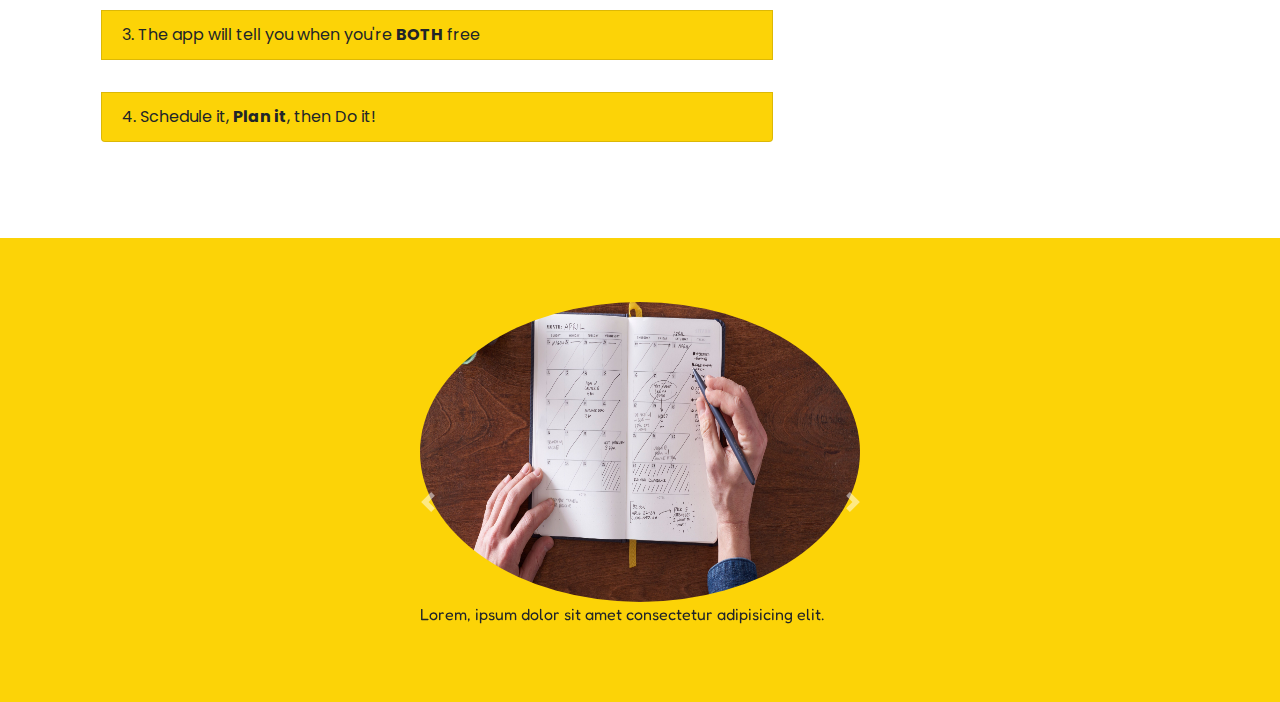
==== commit 0d0a24c6: "Completely Revamped Website" ====
--- a/Learning Bootstrap - site/index.html
+++ b/Learning Bootstrap - site/index.html
@@ -51,7 +51,7 @@
             <!-- ml-auto adds an automatic left margin to push tems to the right-->
             <ul class="navbar-nav ml-auto">
                 <li class="nav-item">
-                    <a class="nav-link" href="">Home</a>
+                    <a class="nav-link active" href="">Home</a>
                 </li>
                 <li class="nav-item">
                     <a class="nav-link" href="#">About</a>
